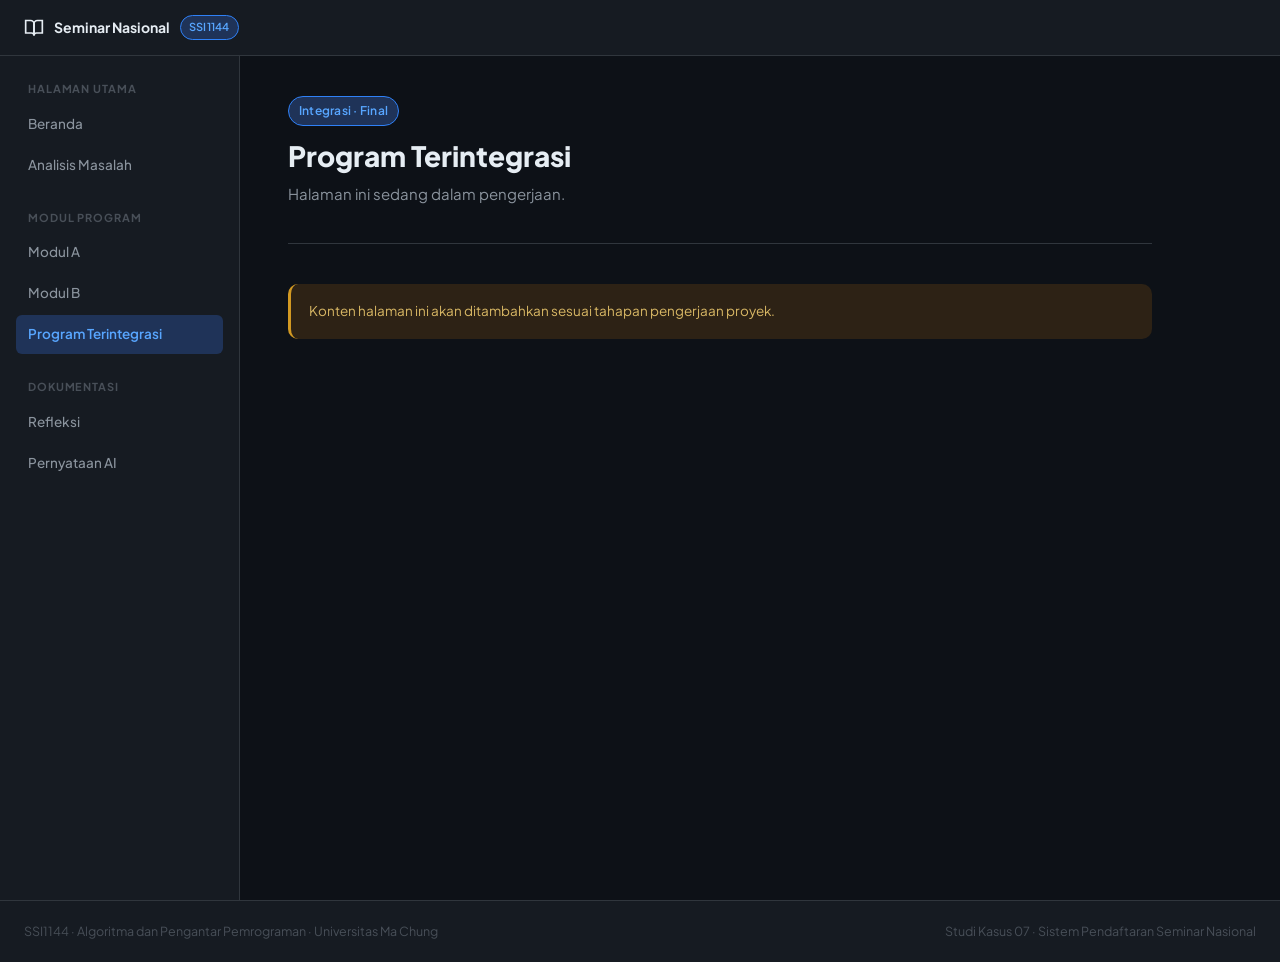
==== integrasi.html @ 54cbcabd "test(modul-a): melengkapi 10 skenario pengujian, trace table percabangan/perulangan, serta bukti scr" ====
<!DOCTYPE html>
<html lang="id">
<head>
  <meta charset="UTF-8">
  <meta name="viewport" content="width=device-width, initial-scale=1.0">
  <title>Program Terintegrasi | Seminar Nasional SSI1144</title>
  <link rel="stylesheet" href="assets/css/style.css">
</head>
<body>
<div class="shell">
  <header class="topbar">
    <a href="index.html" class="topbar-brand">
      <svg width="20" height="20" viewBox="0 0 24 24" fill="none" stroke="currentColor" stroke-width="2"><path d="M2 3h6a4 4 0 0 1 4 4v14a3 3 0 0 0-3-3H2z"/><path d="M22 3h-6a4 4 0 0 0-4 4v14a3 3 0 0 1 3-3h7z"/></svg>
      Seminar Nasional <span class="topbar-badge">SSI1144</span>
    </a>
    <button class="hamburger" id="hamburger">&#9776;</button>
  </header>
  <nav class="sidebar" id="sidebar">
    <div class="sidebar-section">
      <div class="sidebar-label">Halaman Utama</div>
      <ul class="sidebar-nav">
        <li><a href="index.html">Beranda</a></li>
        <li><a href="analisis.html">Analisis Masalah</a></li>
      </ul>
    </div>
    <div class="sidebar-section">
      <div class="sidebar-label">Modul Program</div>
      <ul class="sidebar-nav">
        <li><a href="modul-a.html">Modul A</a></li>
        <li><a href="modul-b.html">Modul B</a></li>
        <li><a href="integrasi.html" class="active">Program Terintegrasi</a></li>
      </ul>
    </div>
    <div class="sidebar-section">
      <div class="sidebar-label">Dokumentasi</div>
      <ul class="sidebar-nav">
        <li><a href="refleksi.html">Refleksi</a></li>
        <li><a href="pernyataan-ai.html">Pernyataan AI</a></li>
      </ul>
    </div>
  </nav>
  <main>
    <div class="page-header">
      <div class="page-tag">Integrasi · Final</div>
      <h1 class="page-title">Program Terintegrasi</h1>
      <p class="page-desc">Halaman ini sedang dalam pengerjaan.</p>
    </div>
    <div class="callout callout-warn">
      <span>Konten halaman ini akan ditambahkan sesuai tahapan pengerjaan proyek.</span>
    </div>
  </main>
  <footer>
    <span>SSI1144 · Algoritma dan Pengantar Pemrograman · Universitas Ma Chung</span>
    <span>Studi Kasus 07 · Sistem Pendaftaran Seminar Nasional</span>
  </footer>
</div>
<script>
  const h = document.getElementById('hamburger'), s = document.getElementById('sidebar');
  h.addEventListener('click', () => s.classList.toggle('open'));
  document.addEventListener('click', e => { if (!s.contains(e.target) && !h.contains(e.target)) s.classList.remove('open'); });
</script>
</body>
</html>
---- assets/css/style.css ----
/* ============================================================
   SISTEM PENDAFTARAN SEMINAR NASIONAL
   SSI1144 | Studi Kasus 07 | Universitas Ma Chung
   style.css — desain sistem global
   ============================================================ */

@import url('https://fonts.googleapis.com/css2?family=Plus+Jakarta+Sans:wght@400;500;600;700;800&family=JetBrains+Mono:wght@400;500&display=swap');

/* ---- Token warna ---- */
:root {
  --bg:          #0d1117;
  --bg-card:     #161b22;
  --bg-code:     #0d1117;
  --border:      #30363d;
  --border-sub:  #21262d;
  --text:        #e6edf3;
  --text-sub:    #8b949e;
  --text-muted:  #484f58;
  --accent:      #2f81f7;
  --accent-hover:#58a6ff;
  --accent-dim:  #1f3358;
  --green:       #3fb950;
  --green-dim:   #1a3228;
  --yellow:      #d29922;
  --yellow-dim:  #2d2215;
  --red:         #f85149;
  --red-dim:     #2d1215;
  --purple:      #a371f7;
  --radius-sm:   6px;
  --radius:      10px;
  --radius-lg:   16px;
}

/* ---- Reset & base ---- */
*, *::before, *::after { box-sizing: border-box; margin: 0; padding: 0; }

html { scroll-behavior: smooth; }

body {
  font-family: 'Plus Jakarta Sans', system-ui, sans-serif;
  font-size: 15px;
  line-height: 1.7;
  background: var(--bg);
  color: var(--text);
  min-height: 100vh;
}

a { color: var(--accent-hover); text-decoration: none; }
a:hover { text-decoration: underline; }

img { max-width: 100%; height: auto; display: block; border-radius: var(--radius); }

/* ---- Layout shell ---- */
.shell {
  display: grid;
  grid-template-columns: 240px 1fr;
  grid-template-rows: auto 1fr auto;
  grid-template-areas:
    "topbar topbar"
    "sidebar main"
    "footer footer";
  min-height: 100vh;
}

/* ---- Top bar ---- */
.topbar {
  grid-area: topbar;
  background: var(--bg-card);
  border-bottom: 1px solid var(--border);
  padding: 0 24px;
  height: 56px;
  display: flex;
  align-items: center;
  justify-content: space-between;
  position: sticky;
  top: 0;
  z-index: 100;
}

.topbar-brand {
  display: flex;
  align-items: center;
  gap: 10px;
  font-weight: 700;
  font-size: 14px;
  color: var(--text);
  text-decoration: none;
}

.topbar-brand:hover { text-decoration: none; }

.topbar-badge {
  background: var(--accent-dim);
  color: var(--accent-hover);
  font-size: 11px;
  font-weight: 600;
  padding: 2px 8px;
  border-radius: 20px;
  border: 1px solid var(--accent);
  letter-spacing: 0.02em;
}

.topbar-right {
  display: flex;
  align-items: center;
  gap: 12px;
}

.topbar-link {
  font-size: 13px;
  color: var(--text-sub);
  padding: 6px 12px;
  border-radius: var(--radius-sm);
  transition: background 0.15s, color 0.15s;
}

.topbar-link:hover {
  background: var(--border-sub);
  color: var(--text);
  text-decoration: none;
}

/* ---- Sidebar ---- */
.sidebar {
  grid-area: sidebar;
  background: var(--bg-card);
  border-right: 1px solid var(--border);
  padding: 24px 0;
  position: sticky;
  top: 56px;
  height: calc(100vh - 56px);
  overflow-y: auto;
}

.sidebar-section {
  padding: 0 16px;
  margin-bottom: 24px;
}

.sidebar-label {
  font-size: 11px;
  font-weight: 700;
  letter-spacing: 0.08em;
  text-transform: uppercase;
  color: var(--text-muted);
  padding: 0 12px;
  margin-bottom: 6px;
}

.sidebar-nav {
  list-style: none;
  display: flex;
  flex-direction: column;
  gap: 2px;
}

.sidebar-nav a {
  display: flex;
  align-items: center;
  gap: 8px;
  padding: 8px 12px;
  border-radius: var(--radius-sm);
  font-size: 13.5px;
  font-weight: 500;
  color: var(--text-sub);
  transition: background 0.15s, color 0.15s;
  text-decoration: none;
}

.sidebar-nav a:hover {
  background: var(--border-sub);
  color: var(--text);
}

.sidebar-nav a.active {
  background: var(--accent-dim);
  color: var(--accent-hover);
  font-weight: 600;
}

.sidebar-nav .icon {
  width: 16px;
  height: 16px;
  opacity: 0.7;
  flex-shrink: 0;
}

.sidebar-nav a.active .icon { opacity: 1; }

/* ---- Main content ---- */
main {
  grid-area: main;
  padding: 40px 48px;
  max-width: 960px;
}

/* ---- Footer ---- */
footer {
  grid-area: footer;
  background: var(--bg-card);
  border-top: 1px solid var(--border);
  padding: 20px 24px;
  font-size: 12.5px;
  color: var(--text-muted);
  display: flex;
  justify-content: space-between;
  align-items: center;
}

/* ---- Section & typography ---- */
.page-header {
  margin-bottom: 40px;
  padding-bottom: 24px;
  border-bottom: 1px solid var(--border);
}

.page-tag {
  display: inline-flex;
  align-items: center;
  gap: 6px;
  font-size: 12px;
  font-weight: 600;
  color: var(--accent-hover);
  background: var(--accent-dim);
  padding: 4px 10px;
  border-radius: 20px;
  border: 1px solid var(--accent);
  margin-bottom: 12px;
  letter-spacing: 0.02em;
}

.page-title {
  font-size: 28px;
  font-weight: 800;
  line-height: 1.25;
  color: var(--text);
  margin-bottom: 8px;
}

.page-desc {
  font-size: 15px;
  color: var(--text-sub);
  max-width: 640px;
}

h2 {
  font-size: 20px;
  font-weight: 700;
  color: var(--text);
  margin: 40px 0 16px;
  display: flex;
  align-items: center;
  gap: 10px;
}

h2::before {
  content: '';
  display: inline-block;
  width: 3px;
  height: 20px;
  background: var(--accent);
  border-radius: 2px;
  flex-shrink: 0;
}

h3 {
  font-size: 15px;
  font-weight: 700;
  color: var(--text);
  margin: 24px 0 10px;
}

p { margin-bottom: 12px; color: var(--text-sub); }

/* ---- Cards ---- */
.card {
  background: var(--bg-card);
  border: 1px solid var(--border);
  border-radius: var(--radius);
  padding: 24px;
  margin-bottom: 20px;
}

.card-grid {
  display: grid;
  grid-template-columns: repeat(auto-fill, minmax(200px, 1fr));
  gap: 16px;
  margin-bottom: 24px;
}

.stat-card {
  background: var(--bg-card);
  border: 1px solid var(--border);
  border-radius: var(--radius);
  padding: 20px;
  display: flex;
  flex-direction: column;
  gap: 6px;
}

.stat-label {
  font-size: 12px;
  font-weight: 600;
  color: var(--text-muted);
  letter-spacing: 0.05em;
  text-transform: uppercase;
}

.stat-value {
  font-size: 22px;
  font-weight: 800;
  color: var(--text);
}

.stat-desc {
  font-size: 12px;
  color: var(--text-sub);
}

/* ---- Badges / Tags ---- */
.badge {
  display: inline-flex;
  align-items: center;
  gap: 4px;
  font-size: 11.5px;
  font-weight: 600;
  padding: 3px 9px;
  border-radius: 20px;
}

.badge-green  { background: var(--green-dim);  color: var(--green);  border: 1px solid var(--green); }
.badge-blue   { background: var(--accent-dim);  color: var(--accent-hover); border: 1px solid var(--accent); }
.badge-yellow { background: var(--yellow-dim); color: var(--yellow); border: 1px solid var(--yellow); }
.badge-red    { background: var(--red-dim);    color: var(--red);    border: 1px solid var(--red); }
.badge-purple { background: #1f1635;           color: var(--purple); border: 1px solid var(--purple); }

/* ---- Tables ---- */
.table-wrap { overflow-x: auto; margin-bottom: 24px; border-radius: var(--radius); border: 1px solid var(--border); }

table { width: 100%; border-collapse: collapse; font-size: 13.5px; }

thead tr { background: var(--border-sub); }

th {
  padding: 11px 16px;
  text-align: left;
  font-size: 12px;
  font-weight: 700;
  color: var(--text-sub);
  letter-spacing: 0.04em;
  text-transform: uppercase;
  white-space: nowrap;
}

td {
  padding: 12px 16px;
  color: var(--text-sub);
  border-top: 1px solid var(--border-sub);
  vertical-align: top;
}

td:first-child { color: var(--text); font-weight: 500; }

tr:hover td { background: var(--border-sub); }

/* ---- Code blocks ---- */
.code-block {
  background: var(--bg-code);
  border: 1px solid var(--border);
  border-radius: var(--radius);
  overflow: hidden;
  margin-bottom: 24px;
}

.code-header {
  display: flex;
  align-items: center;
  justify-content: space-between;
  padding: 10px 16px;
  background: var(--border-sub);
  border-bottom: 1px solid var(--border);
}

.code-lang {
  font-size: 12px;
  font-weight: 600;
  color: var(--text-sub);
  font-family: 'JetBrains Mono', monospace;
}

.code-filename {
  font-size: 12px;
  color: var(--text-muted);
  font-family: 'JetBrains Mono', monospace;
}

.code-copy-btn {
  background: transparent;
  border: 1px solid var(--border);
  color: var(--text-sub);
  font-size: 11.5px;
  padding: 3px 10px;
  border-radius: var(--radius-sm);
  cursor: pointer;
  transition: background 0.15s, color 0.15s;
  font-family: 'Plus Jakarta Sans', sans-serif;
}

.code-copy-btn:hover { background: var(--border); color: var(--text); }

pre {
  padding: 20px;
  overflow-x: auto;
  font-family: 'JetBrains Mono', monospace;
  font-size: 13px;
  line-height: 1.65;
  color: var(--text);
}

code {
  font-family: 'JetBrains Mono', monospace;
  font-size: 13px;
  background: var(--border-sub);
  padding: 2px 6px;
  border-radius: 4px;
  color: var(--accent-hover);
}

pre code {
  background: none;
  padding: 0;
  color: inherit;
  font-size: inherit;
}

/* Syntax highlight sederhana */
.kw  { color: #ff7b72; }   /* keyword */
.ty  { color: #ffa657; }   /* type */
.cm  { color: #8b949e; font-style: italic; } /* comment */
.st  { color: #a5d6ff; }   /* string */
.nu  { color: #79c0ff; }   /* number */
.fn  { color: #d2a8ff; }   /* function */
.op  { color: #ff7b72; }   /* operator */
.pp  { color: #ffa657; }   /* preprocessor */
.nc  { color: #3fb950; }   /* namespace/const */

/* ---- Callout boxes ---- */
.callout {
  display: flex;
  gap: 12px;
  padding: 16px 18px;
  border-radius: var(--radius);
  border-left: 3px solid;
  margin-bottom: 20px;
  font-size: 13.5px;
}

.callout-info  { background: var(--accent-dim);  border-color: var(--accent);  color: #a5c8f0; }
.callout-warn  { background: var(--yellow-dim);  border-color: var(--yellow);  color: #d9b865; }
.callout-ok    { background: var(--green-dim);   border-color: var(--green);   color: #7dd8a5; }
.callout-icon  { font-size: 16px; flex-shrink: 0; line-height: 1.6; }

/* ---- Steps (algoritma deskriptif) ---- */
.steps { list-style: none; counter-reset: step; margin-bottom: 24px; }

.steps li {
  counter-increment: step;
  padding: 14px 16px 14px 56px;
  position: relative;
  border-left: 1px solid var(--border-sub);
  margin-left: 20px;
  margin-bottom: 4px;
  font-size: 14px;
  color: var(--text-sub);
}

.steps li::before {
  content: counter(step);
  position: absolute;
  left: -20px;
  top: 12px;
  width: 34px;
  height: 34px;
  background: var(--accent-dim);
  border: 1px solid var(--accent);
  border-radius: 50%;
  display: flex;
  align-items: center;
  justify-content: center;
  font-size: 12px;
  font-weight: 700;
  color: var(--accent-hover);
}

.steps li:last-child { border-color: transparent; }

/* ---- Flowchart placeholder ---- */
.flowchart-wrap {
  border: 2px dashed var(--border);
  border-radius: var(--radius-lg);
  padding: 40px 24px;
  text-align: center;
  background: var(--bg-code);
  color: var(--text-muted);
  font-size: 13px;
  margin-bottom: 24px;
}

.flowchart-wrap img {
  margin: 0 auto;
  border-radius: var(--radius);
  border: 1px solid var(--border);
}

/* ---- Screenshot wrap ---- */
.screenshot-wrap {
  border: 1px solid var(--border);
  border-radius: var(--radius-lg);
  overflow: hidden;
  margin-bottom: 24px;
}

.screenshot-bar {
  background: var(--border-sub);
  padding: 8px 16px;
  font-size: 12px;
  color: var(--text-muted);
  font-family: 'JetBrains Mono', monospace;
  display: flex;
  align-items: center;
  gap: 8px;
  border-bottom: 1px solid var(--border);
}

.screenshot-dots { display: flex; gap: 6px; }
.dot { width: 10px; height: 10px; border-radius: 50%; }
.dot-r { background: #f85149; }
.dot-y { background: #d29922; }
.dot-g { background: #3fb950; }

.screenshot-body {
  background: #0d1117;
  padding: 20px;
  font-family: 'JetBrains Mono', monospace;
  font-size: 12.5px;
  line-height: 1.7;
  color: #c9d1d9;
  white-space: pre;
  overflow-x: auto;
}

/* ---- Screenshot Gallery & Cards ---- */
.screenshot-grid {
  display: grid;
  grid-template-columns: repeat(auto-fill, minmax(280px, 1fr));
  gap: 18px;
  margin-bottom: 28px;
}

.screenshot-card {
  background: var(--bg-card);
  border: 1px solid var(--border);
  border-radius: var(--radius);
  overflow: hidden;
  display: flex;
  flex-direction: column;
  transition: transform 0.2s ease, border-color 0.2s ease, box-shadow 0.2s ease;
  cursor: pointer;
}

.screenshot-card:hover {
  transform: translateY(-3px);
  border-color: var(--accent);
  box-shadow: 0 8px 24px rgba(0,0,0,0.35);
}

.screenshot-card-img-wrap {
  background: #000;
  display: flex;
  align-items: center;
  justify-content: center;
  padding: 10px;
  border-bottom: 1px solid var(--border-sub);
  min-height: 180px;
}

.screenshot-card-img-wrap img {
  max-height: 220px;
  width: auto;
  object-fit: contain;
  border-radius: 4px;
}

.screenshot-card-info {
  padding: 12px 14px;
  display: flex;
  flex-direction: column;
  gap: 4px;
}

.screenshot-card-title {
  font-size: 13.5px;
  font-weight: 700;
  color: var(--text);
}

.screenshot-card-desc {
  font-size: 12px;
  color: var(--text-sub);
  line-height: 1.5;
}

/* Lightbox Modal */
.lightbox-modal {
  display: none;
  position: fixed;
  z-index: 999;
  left: 0;
  top: 0;
  width: 100%;
  height: 100%;
  background-color: rgba(5, 8, 15, 0.88);
  backdrop-filter: blur(5px);
  align-items: center;
  justify-content: center;
  padding: 24px;
}

.lightbox-modal.active {
  display: flex;
}

.lightbox-content {
  max-width: 90vw;
  max-height: 90vh;
  border-radius: 8px;
  box-shadow: 0 10px 40px rgba(0,0,0,0.7);
  border: 1px solid var(--border);
  background: #000;
}

.lightbox-close {
  position: absolute;
  top: 20px;
  right: 28px;
  color: #fff;
  font-size: 32px;
  font-weight: bold;
  cursor: pointer;
  transition: color 0.15s;
}

.lightbox-close:hover {
  color: var(--accent-hover);
}

/* ---- Test table result badges ---- */
td .badge { margin: 0; }

/* ---- Hamburger (mobile) ---- */
.hamburger {
  display: none;
  background: none;
  border: 1px solid var(--border);
  border-radius: var(--radius-sm);
  padding: 6px 10px;
  color: var(--text-sub);
  cursor: pointer;
  font-size: 16px;
  line-height: 1;
}

/* ---- Responsive ---- */
@media (max-width: 900px) {
  .shell {
    grid-template-columns: 1fr;
    grid-template-areas:
      "topbar"
      "main"
      "footer";
  }

  .sidebar {
    display: none;
    position: fixed;
    top: 56px;
    left: 0;
    width: 260px;
    height: calc(100vh - 56px);
    z-index: 200;
    box-shadow: 4px 0 24px rgba(0,0,0,0.5);
  }

  .sidebar.open { display: block; }

  .hamburger { display: block; }

  main { padding: 28px 20px; max-width: 100%; }

  .card-grid { grid-template-columns: 1fr 1fr; }

  footer { flex-direction: column; gap: 8px; text-align: center; }
}

@media (max-width: 480px) {
  .card-grid { grid-template-columns: 1fr; }
  .page-title { font-size: 22px; }
  h2 { font-size: 17px; }
  .topbar-right { display: none; }
}
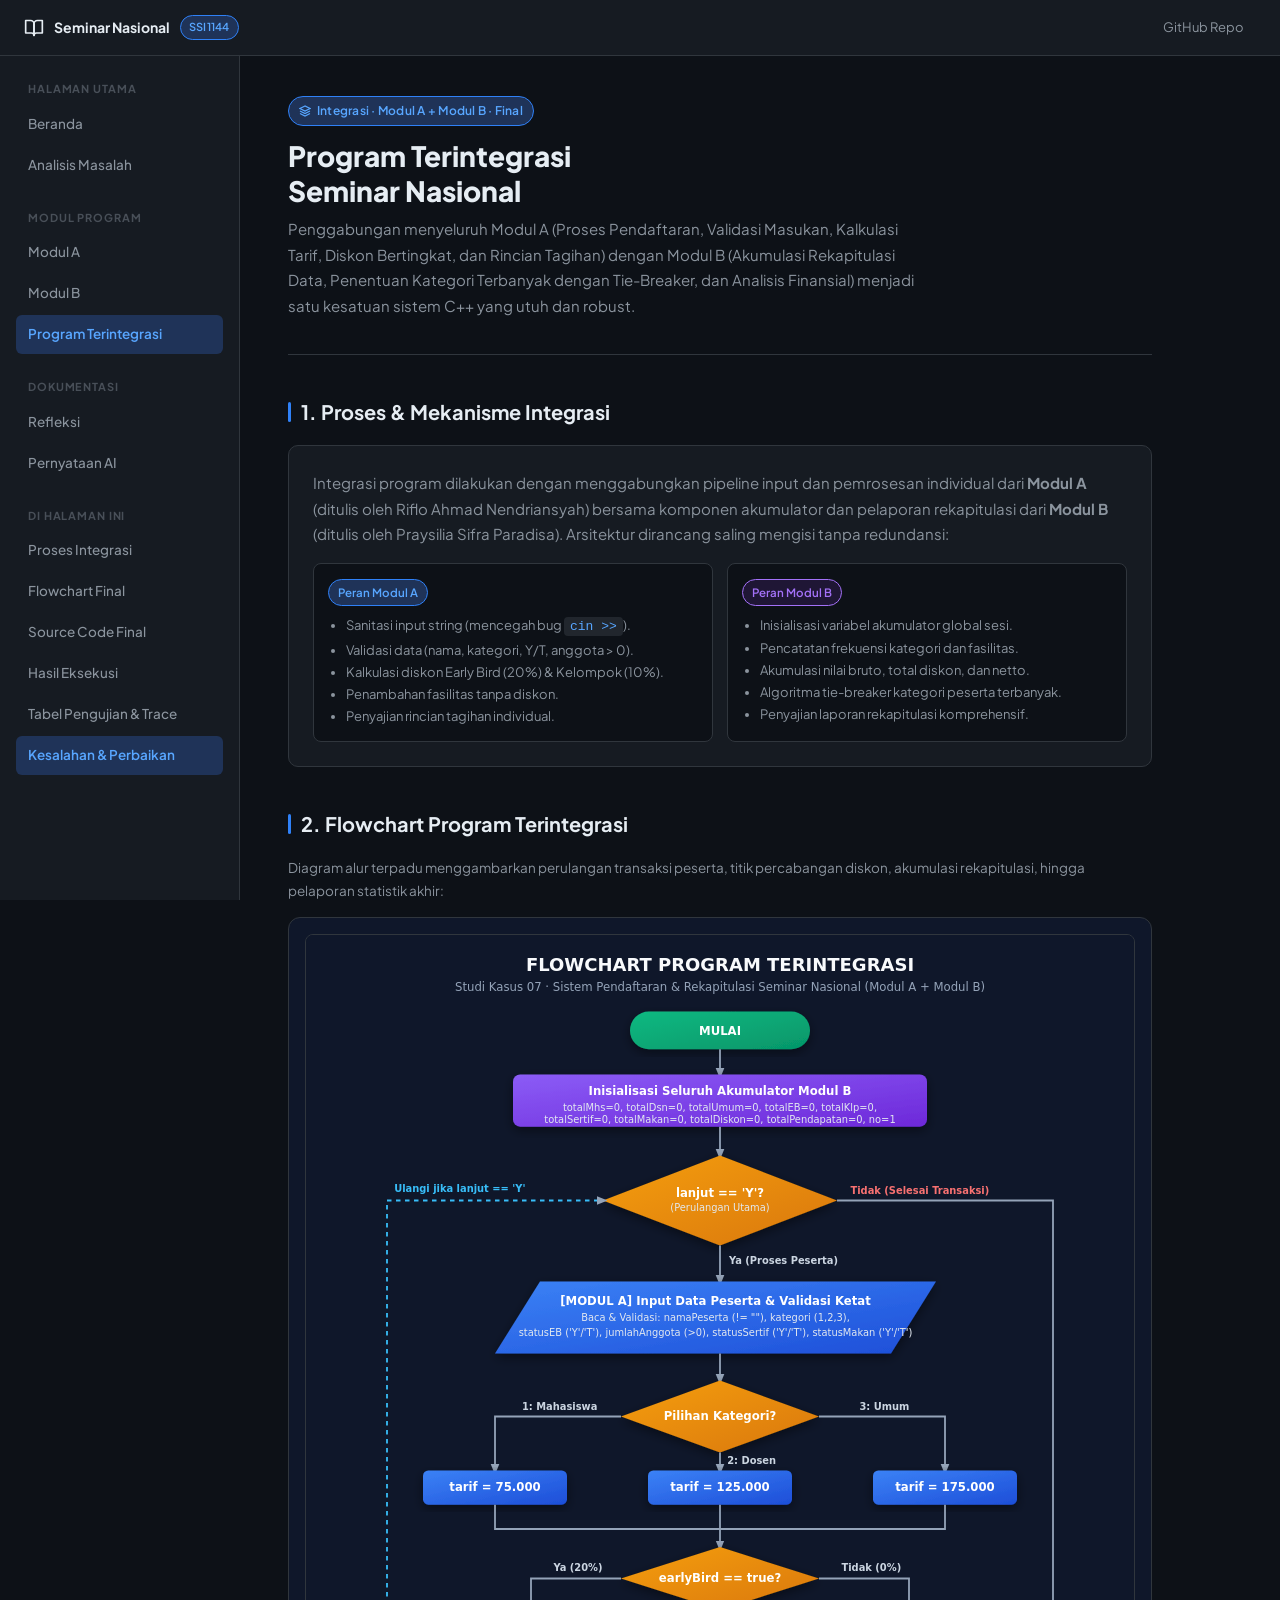
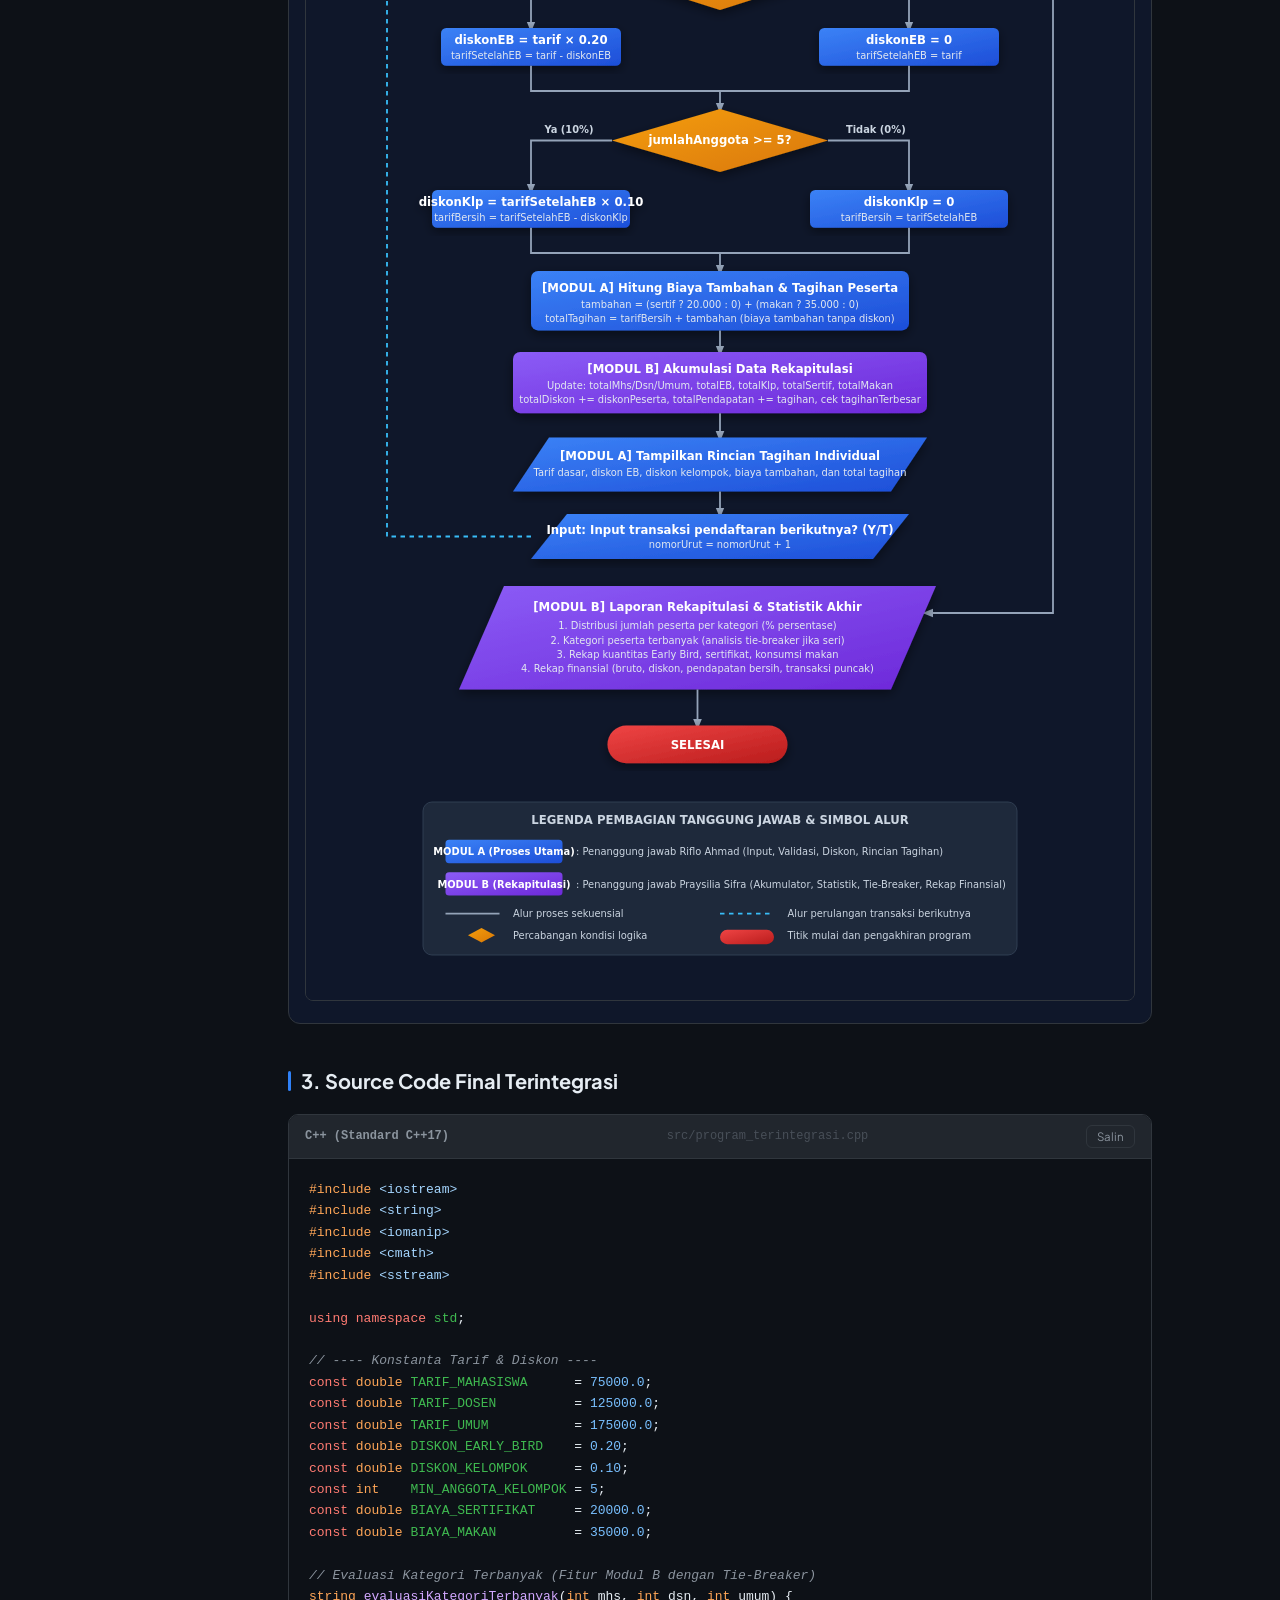
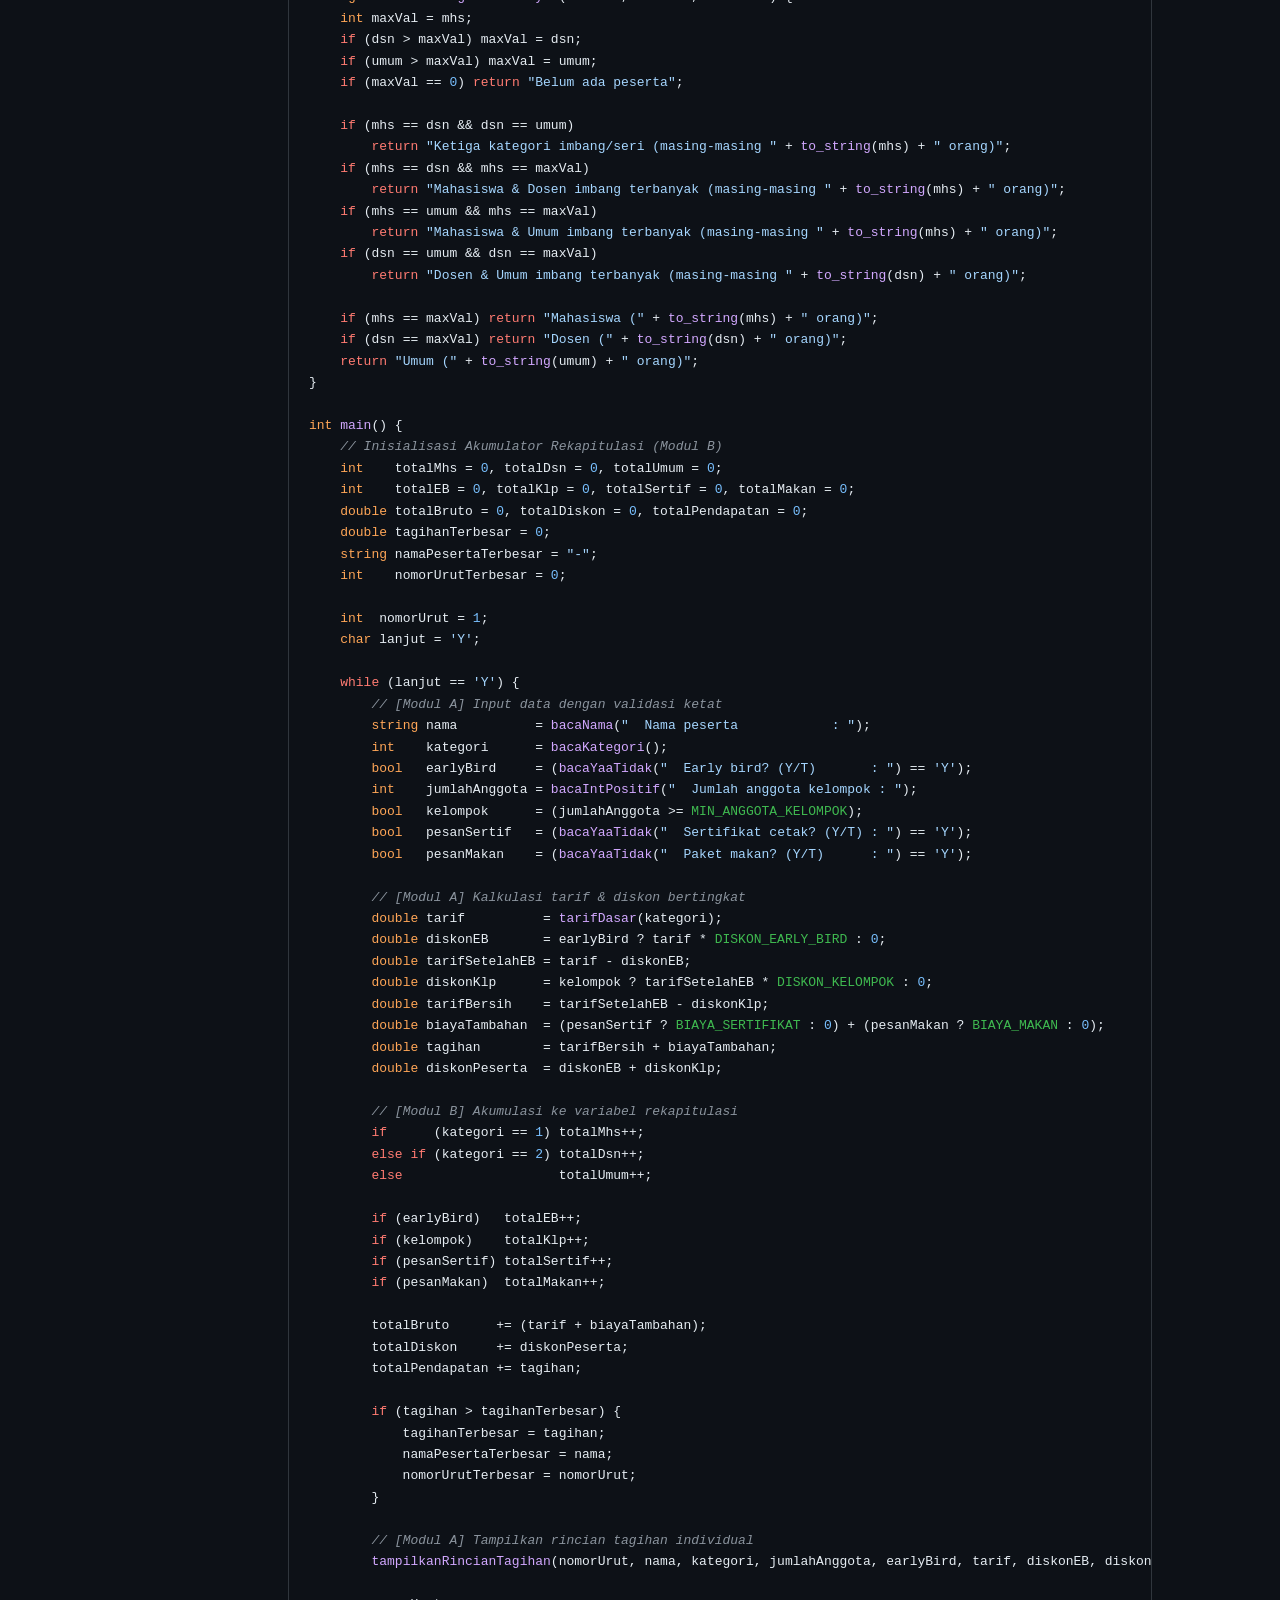
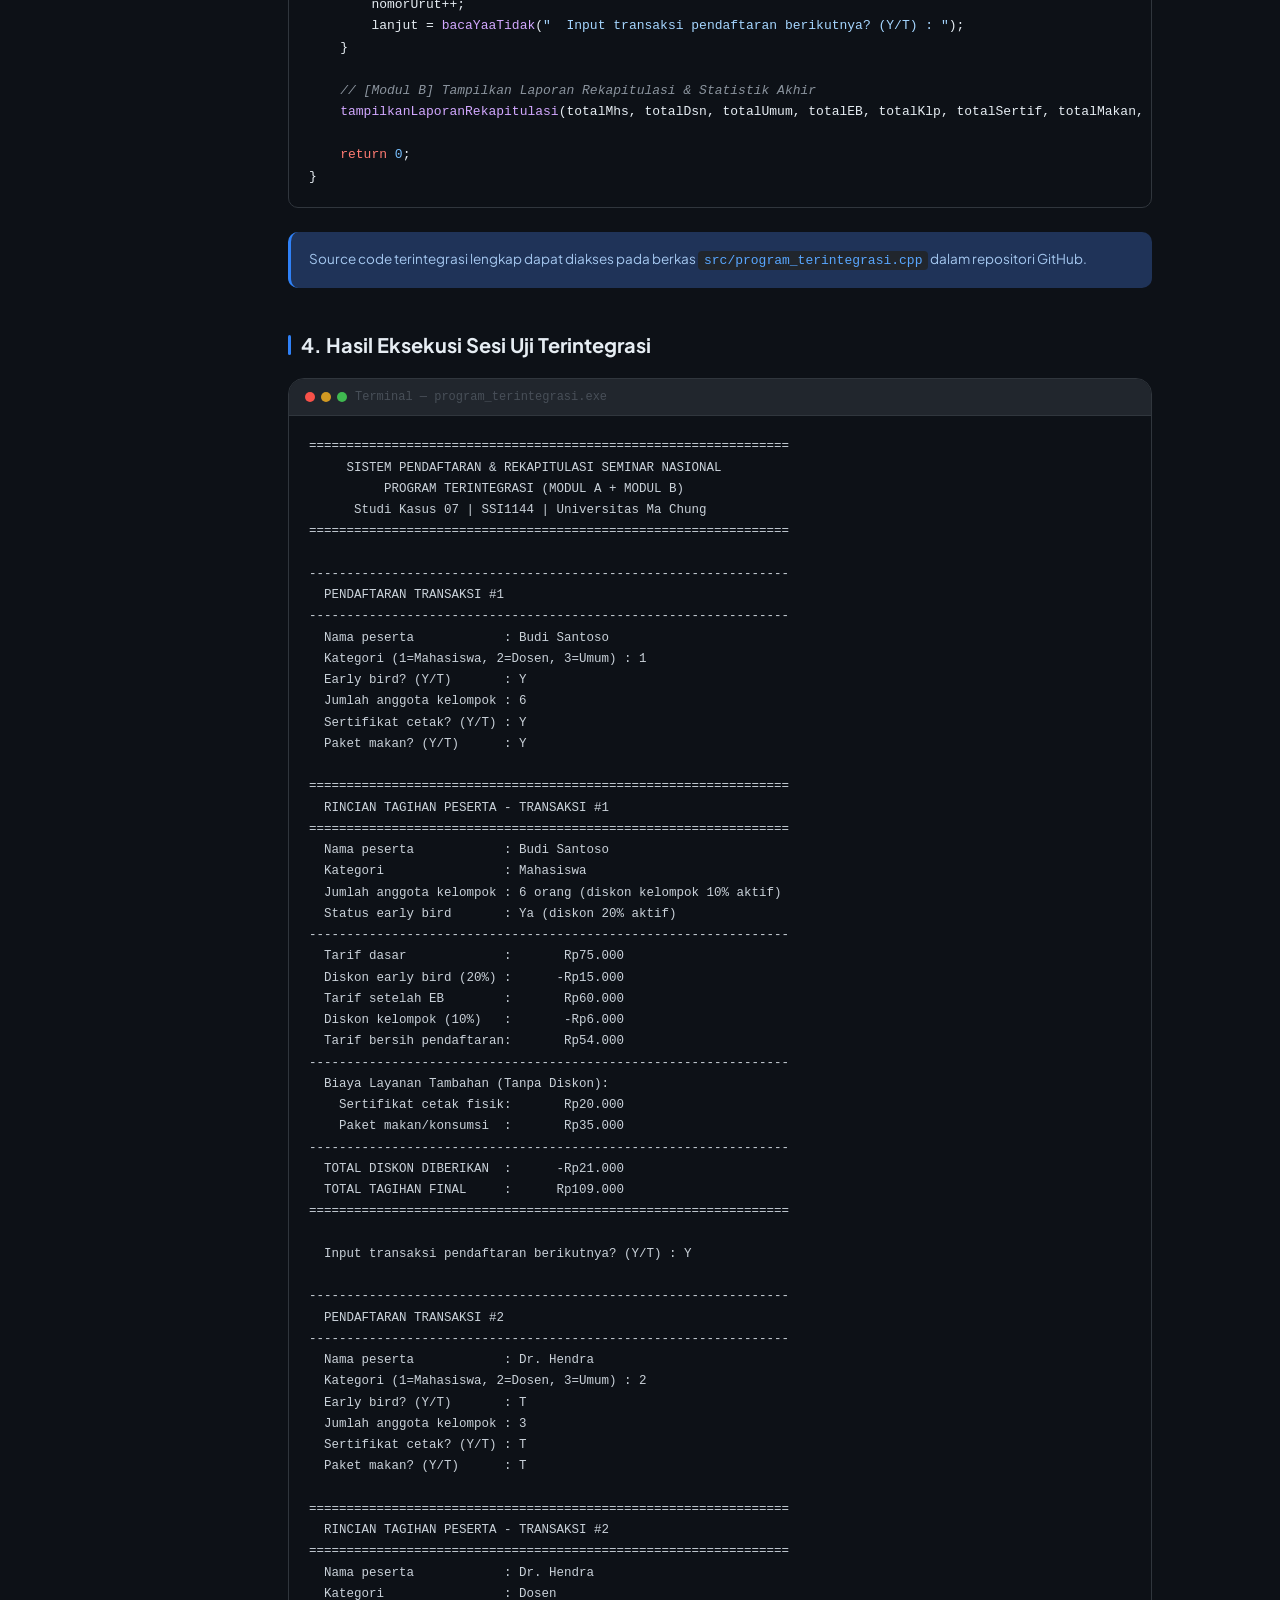
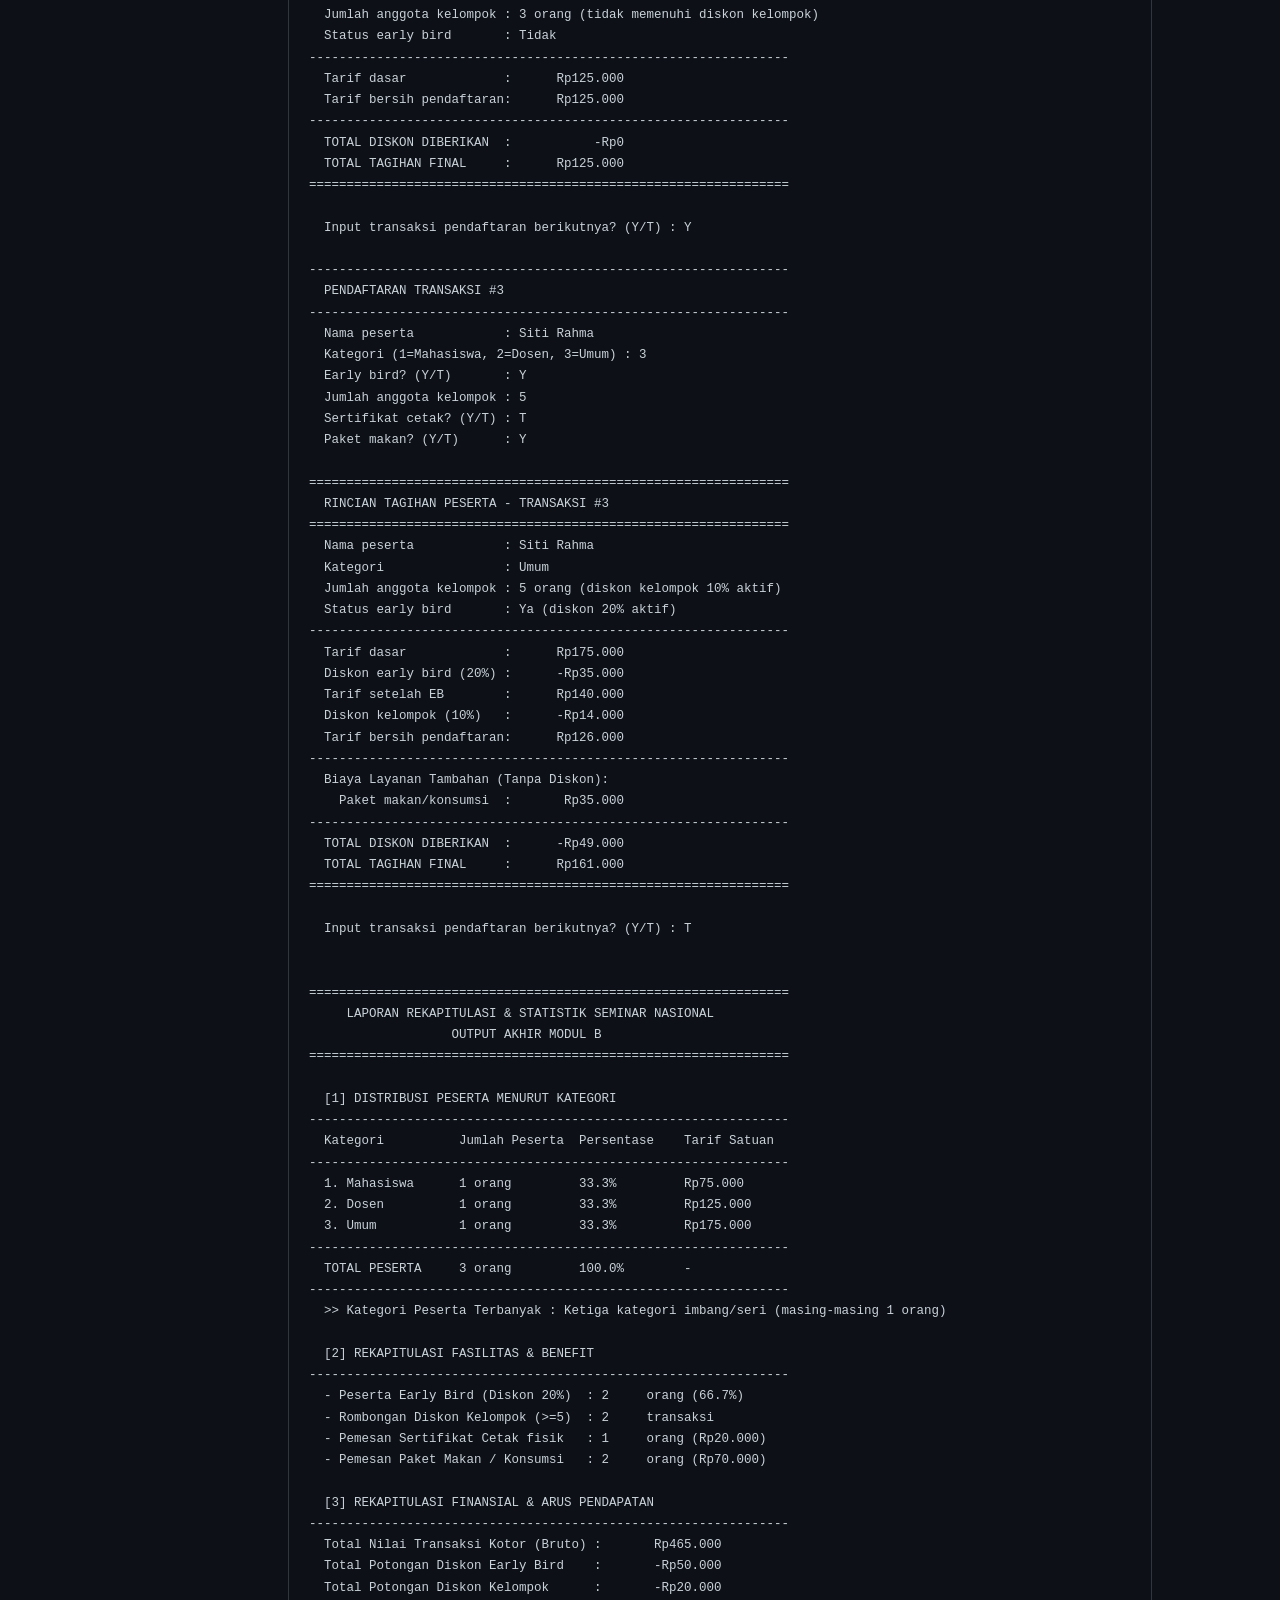
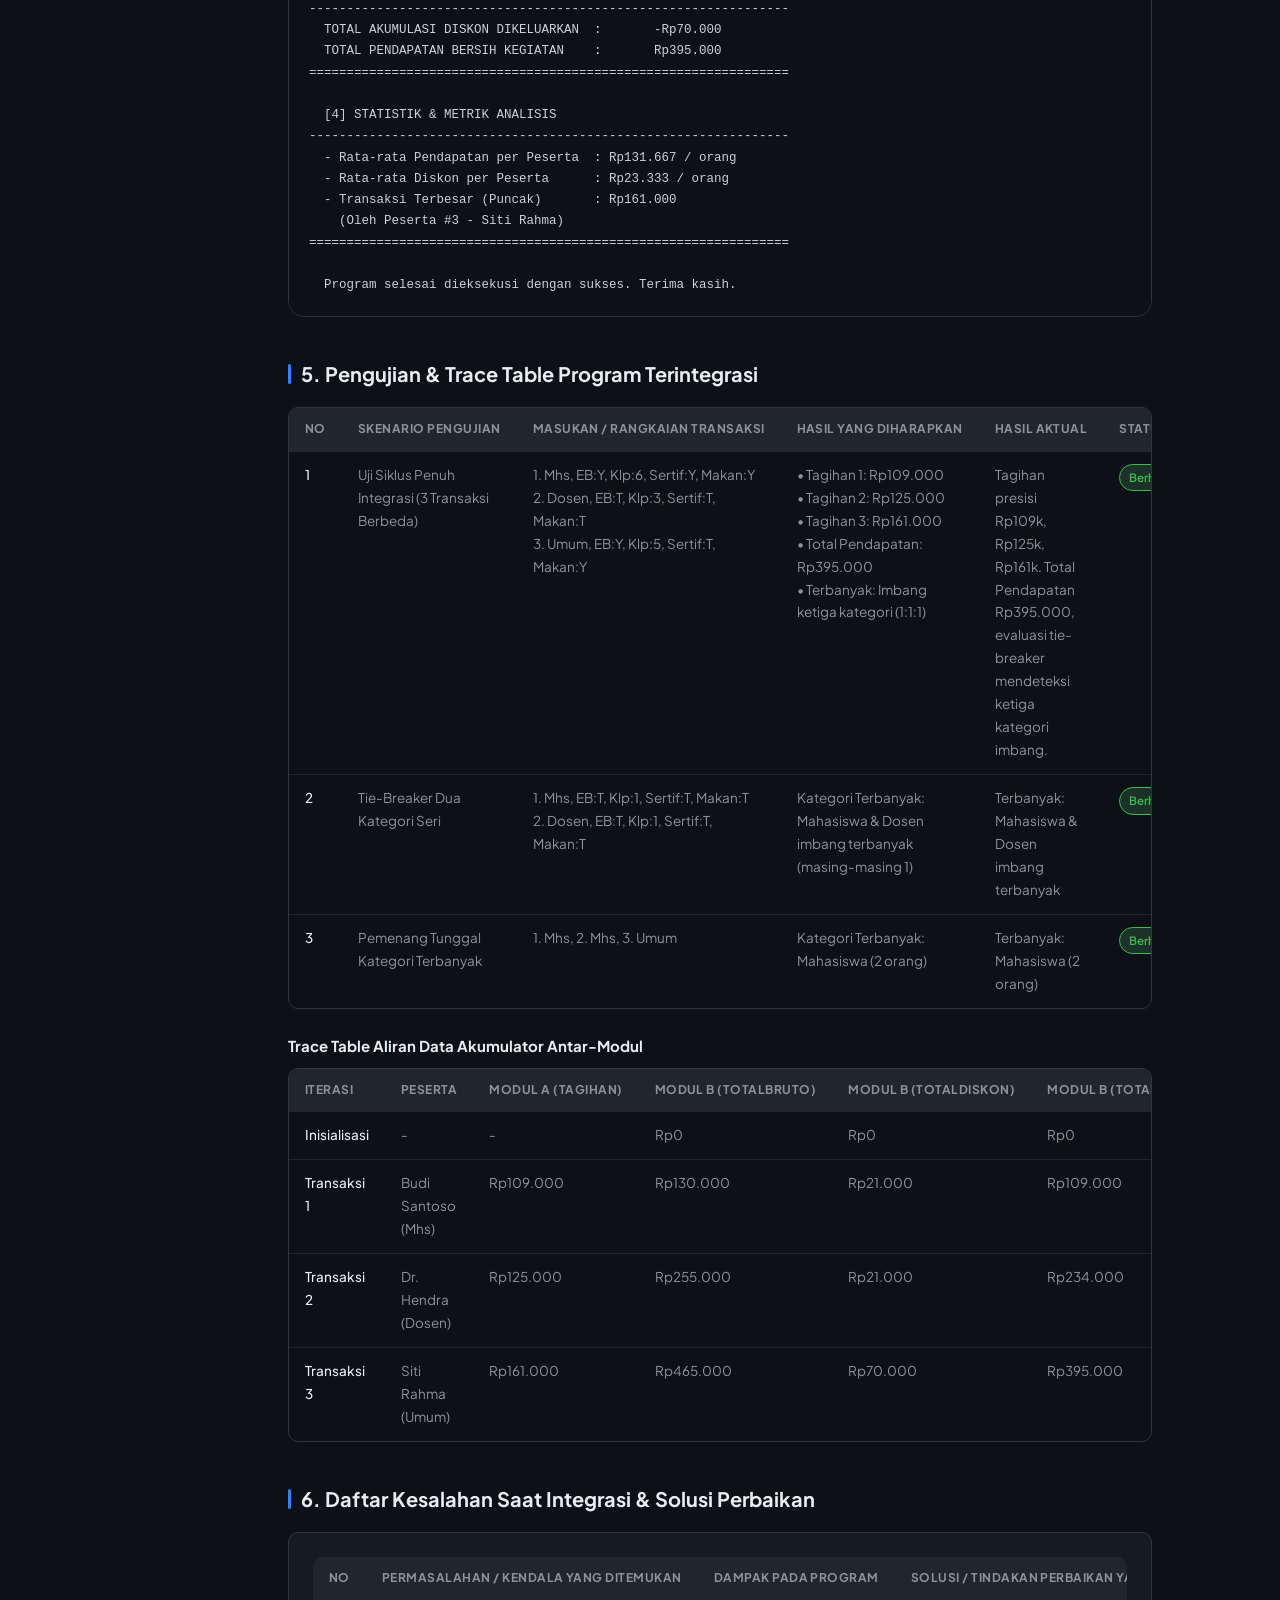
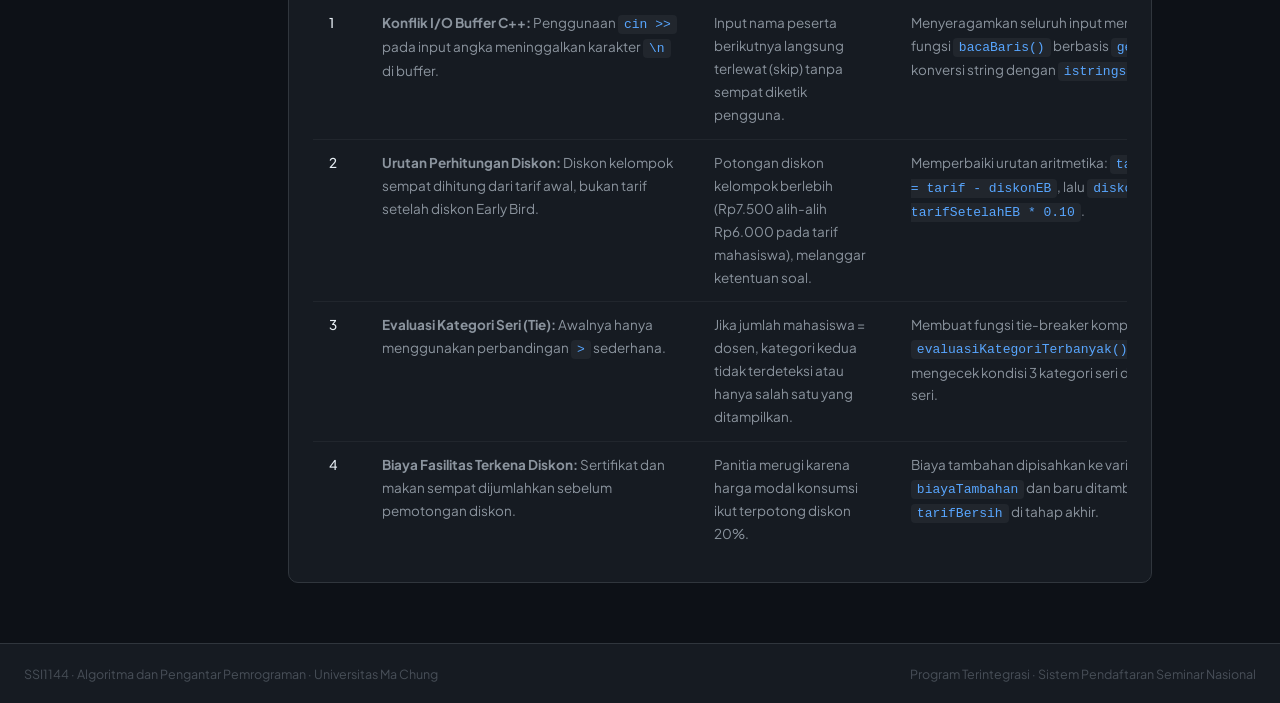
==== commit c86c3f94: "docs(pages): integrasi halaman web dokumentasi program terintegrasi, refleksi, dan pernyataan AI" ====
--- a/integrasi.html
+++ b/integrasi.html
@@ -1,63 +1,607 @@
 <!DOCTYPE html>
 <html lang="id">
+
 <head>
   <meta charset="UTF-8">
   <meta name="viewport" content="width=device-width, initial-scale=1.0">
   <title>Program Terintegrasi | Seminar Nasional SSI1144</title>
+  <meta name="description"
+    content="Program Terintegrasi: Penggabungan Modul A (Proses Utama Pendaftaran) dan Modul B (Rekapitulasi & Statistik) Sistem Pendaftaran Seminar Nasional C++.">
   <link rel="stylesheet" href="assets/css/style.css">
 </head>
+
 <body>
-<div class="shell">
-  <header class="topbar">
-    <a href="index.html" class="topbar-brand">
-      <svg width="20" height="20" viewBox="0 0 24 24" fill="none" stroke="currentColor" stroke-width="2"><path d="M2 3h6a4 4 0 0 1 4 4v14a3 3 0 0 0-3-3H2z"/><path d="M22 3h-6a4 4 0 0 0-4 4v14a3 3 0 0 1 3-3h7z"/></svg>
-      Seminar Nasional <span class="topbar-badge">SSI1144</span>
-    </a>
-    <button class="hamburger" id="hamburger">&#9776;</button>
-  </header>
-  <nav class="sidebar" id="sidebar">
-    <div class="sidebar-section">
-      <div class="sidebar-label">Halaman Utama</div>
-      <ul class="sidebar-nav">
-        <li><a href="index.html">Beranda</a></li>
-        <li><a href="analisis.html">Analisis Masalah</a></li>
-      </ul>
-    </div>
-    <div class="sidebar-section">
-      <div class="sidebar-label">Modul Program</div>
-      <ul class="sidebar-nav">
-        <li><a href="modul-a.html">Modul A</a></li>
-        <li><a href="modul-b.html">Modul B</a></li>
-        <li><a href="integrasi.html" class="active">Program Terintegrasi</a></li>
-      </ul>
-    </div>
-    <div class="sidebar-section">
-      <div class="sidebar-label">Dokumentasi</div>
-      <ul class="sidebar-nav">
-        <li><a href="refleksi.html">Refleksi</a></li>
-        <li><a href="pernyataan-ai.html">Pernyataan AI</a></li>
-      </ul>
-    </div>
-  </nav>
-  <main>
-    <div class="page-header">
-      <div class="page-tag">Integrasi · Final</div>
-      <h1 class="page-title">Program Terintegrasi</h1>
-      <p class="page-desc">Halaman ini sedang dalam pengerjaan.</p>
-    </div>
-    <div class="callout callout-warn">
-      <span>Konten halaman ini akan ditambahkan sesuai tahapan pengerjaan proyek.</span>
-    </div>
-  </main>
-  <footer>
-    <span>SSI1144 · Algoritma dan Pengantar Pemrograman · Universitas Ma Chung</span>
-    <span>Studi Kasus 07 · Sistem Pendaftaran Seminar Nasional</span>
-  </footer>
-</div>
-<script>
-  const h = document.getElementById('hamburger'), s = document.getElementById('sidebar');
-  h.addEventListener('click', () => s.classList.toggle('open'));
-  document.addEventListener('click', e => { if (!s.contains(e.target) && !h.contains(e.target)) s.classList.remove('open'); });
-</script>
+  <div class="shell">
+
+    <!-- TOP BAR -->
+    <header class="topbar">
+      <a href="index.html" class="topbar-brand">
+        <svg width="20" height="20" viewBox="0 0 24 24" fill="none" stroke="currentColor" stroke-width="2"
+          stroke-linecap="round" stroke-linejoin="round">
+          <path d="M2 3h6a4 4 0 0 1 4 4v14a3 3 0 0 0-3-3H2z" />
+          <path d="M22 3h-6a4 4 0 0 0-4 4v14a3 3 0 0 1 3-3h7z" />
+        </svg>
+        Seminar Nasional
+        <span class="topbar-badge">SSI1144</span>
+      </a>
+      <div class="topbar-right">
+        <a href="https://github.com/Rifuroo/UTS_alpro" class="topbar-link" target="_blank" rel="noopener">GitHub Repo</a>
+      </div>
+      <button class="hamburger" id="hamburger" aria-label="Buka menu">&#9776;</button>
+    </header>
+
+    <!-- SIDEBAR -->
+    <nav class="sidebar" id="sidebar">
+      <div class="sidebar-section">
+        <div class="sidebar-label">Halaman Utama</div>
+        <ul class="sidebar-nav">
+          <li><a href="index.html">Beranda</a></li>
+          <li><a href="analisis.html">Analisis Masalah</a></li>
+        </ul>
+      </div>
+      <div class="sidebar-section">
+        <div class="sidebar-label">Modul Program</div>
+        <ul class="sidebar-nav">
+          <li><a href="modul-a.html">Modul A</a></li>
+          <li><a href="modul-b.html">Modul B</a></li>
+          <li><a href="integrasi.html" class="active">Program Terintegrasi</a></li>
+        </ul>
+      </div>
+      <div class="sidebar-section">
+        <div class="sidebar-label">Dokumentasi</div>
+        <ul class="sidebar-nav">
+          <li><a href="refleksi.html">Refleksi</a></li>
+          <li><a href="pernyataan-ai.html">Pernyataan AI</a></li>
+        </ul>
+      </div>
+
+      <!-- On-page anchor nav -->
+      <div class="sidebar-section">
+        <div class="sidebar-label">Di Halaman Ini</div>
+        <ul class="sidebar-nav">
+          <li><a href="#arsitektur">Proses Integrasi</a></li>
+          <li><a href="#flowchart">Flowchart Final</a></li>
+          <li><a href="#source-code">Source Code Final</a></li>
+          <li><a href="#hasil-eksekusi">Hasil Eksekusi</a></li>
+          <li><a href="#pengujian">Tabel Pengujian &amp; Trace</a></li>
+          <li><a href="#evaluasi-kesalahan">Kesalahan &amp; Perbaikan</a></li>
+        </ul>
+      </div>
+    </nav>
+
+    <!-- MAIN CONTENT -->
+    <main>
+      <div class="page-header">
+        <div class="page-tag">
+          <svg width="12" height="12" viewBox="0 0 24 24" fill="none" stroke="currentColor" stroke-width="2.5">
+            <path d="M12 2L2 7l10 5 10-5-10-5z" />
+            <path d="M2 17l10 5 10-5M2 12l10 5 10-5" />
+          </svg>
+          Integrasi · Modul A + Modul B · Final
+        </div>
+        <h1 class="page-title">Program Terintegrasi<br>Seminar Nasional</h1>
+        <p class="page-desc">Penggabungan menyeluruh Modul A (Proses Pendaftaran, Validasi Masukan, Kalkulasi Tarif, Diskon Bertingkat, dan Rincian Tagihan) dengan Modul B (Akumulasi Rekapitulasi Data, Penentuan Kategori Terbanyak dengan Tie-Breaker, dan Analisis Finansial) menjadi satu kesatuan sistem C++ yang utuh dan robust.</p>
+      </div>
+
+      <!-- ===== PROSES INTEGRASI ===== -->
+      <section id="arsitektur">
+        <h2>1. Proses &amp; Mekanisme Integrasi</h2>
+        <div class="card">
+          <p>Integrasi program dilakukan dengan menggabungkan pipeline input dan pemrosesan individual dari <strong>Modul A</strong> (ditulis oleh Riflo Ahmad Nendriansyah) bersama komponen akumulator dan pelaporan rekapitulasi dari <strong>Modul B</strong> (ditulis oleh Praysilia Sifra Paradisa). Arsitektur dirancang saling mengisi tanpa redundansi:</p>
+          <div style="display:grid; grid-template-columns: repeat(auto-fit, minmax(260px, 1fr)); gap:14px; margin-top:16px;">
+            <div style="background:var(--bg); border:1px solid var(--border); border-radius:8px; padding:14px;">
+              <span class="badge badge-blue" style="margin-bottom:8px;">Peran Modul A</span>
+              <ul style="padding-left:18px; font-size:13px; color:var(--text-sub); line-height:1.7;">
+                <li>Sanitasi input string (mencegah bug <code>cin &gt;&gt;</code>).</li>
+                <li>Validasi data (nama, kategori, Y/T, anggota &gt; 0).</li>
+                <li>Kalkulasi diskon Early Bird (20%) &amp; Kelompok (10%).</li>
+                <li>Penambahan fasilitas tanpa diskon.</li>
+                <li>Penyajian rincian tagihan individual.</li>
+              </ul>
+            </div>
+            <div style="background:var(--bg); border:1px solid var(--border); border-radius:8px; padding:14px;">
+              <span class="badge badge-purple" style="margin-bottom:8px;">Peran Modul B</span>
+              <ul style="padding-left:18px; font-size:13px; color:var(--text-sub); line-height:1.7;">
+                <li>Inisialisasi variabel akumulator global sesi.</li>
+                <li>Pencatatan frekuensi kategori dan fasilitas.</li>
+                <li>Akumulasi nilai bruto, total diskon, dan netto.</li>
+                <li>Algoritma tie-breaker kategori peserta terbanyak.</li>
+                <li>Penyajian laporan rekapitulasi komprehensif.</li>
+              </ul>
+            </div>
+          </div>
+        </div>
+      </section>
+
+      <!-- ===== FLOWCHART FINAL ===== -->
+      <section id="flowchart">
+        <h2>2. Flowchart Program Terintegrasi</h2>
+        <p style="color:var(--text-sub); font-size:13.5px; margin-bottom:14px;">Diagram alur terpadu menggambarkan perulangan transaksi peserta, titik percabangan diskon, akumulasi rekapitulasi, hingga pelaporan statistik akhir:</p>
+        <div class="flowchart-wrap" style="background:#0f172a; border-radius:12px; padding:16px; border:1px solid var(--border); text-align:center;">
+          <img src="assets/flowchart/flowchart-integrasi.svg" alt="Diagram Flowchart Program Terintegrasi" style="max-width:100%; height:auto; display:inline-block; border-radius:8px;">
+        </div>
+      </section>
+
+      <!-- ===== SOURCE CODE FINAL ===== -->
+      <section id="source-code">
+        <h2>3. Source Code Final Terintegrasi</h2>
+        <div class="code-block">
+          <div class="code-header">
+            <span class="code-lang">C++ (Standard C++17)</span>
+            <span class="code-filename">src/program_terintegrasi.cpp</span>
+            <button class="code-copy-btn" onclick="copyCode(this)">Salin</button>
+          </div>
+          <pre><code><span class="pp">#include</span> <span class="st">&lt;iostream&gt;</span>
+<span class="pp">#include</span> <span class="st">&lt;string&gt;</span>
+<span class="pp">#include</span> <span class="st">&lt;iomanip&gt;</span>
+<span class="pp">#include</span> <span class="st">&lt;cmath&gt;</span>
+<span class="pp">#include</span> <span class="st">&lt;sstream&gt;</span>
+
+<span class="kw">using namespace</span> <span class="nc">std</span>;
+
+<span class="cm">// ---- Konstanta Tarif &amp; Diskon ----</span>
+<span class="kw">const</span> <span class="ty">double</span> <span class="nc">TARIF_MAHASISWA</span>      = <span class="nu">75000.0</span>;
+<span class="kw">const</span> <span class="ty">double</span> <span class="nc">TARIF_DOSEN</span>          = <span class="nu">125000.0</span>;
+<span class="kw">const</span> <span class="ty">double</span> <span class="nc">TARIF_UMUM</span>           = <span class="nu">175000.0</span>;
+<span class="kw">const</span> <span class="ty">double</span> <span class="nc">DISKON_EARLY_BIRD</span>    = <span class="nu">0.20</span>;
+<span class="kw">const</span> <span class="ty">double</span> <span class="nc">DISKON_KELOMPOK</span>      = <span class="nu">0.10</span>;
+<span class="kw">const</span> <span class="ty">int</span>    <span class="nc">MIN_ANGGOTA_KELOMPOK</span> = <span class="nu">5</span>;
+<span class="kw">const</span> <span class="ty">double</span> <span class="nc">BIAYA_SERTIFIKAT</span>     = <span class="nu">20000.0</span>;
+<span class="kw">const</span> <span class="ty">double</span> <span class="nc">BIAYA_MAKAN</span>          = <span class="nu">35000.0</span>;
+
+<span class="cm">// Evaluasi Kategori Terbanyak (Fitur Modul B dengan Tie-Breaker)</span>
+<span class="ty">string</span> <span class="fn">evaluasiKategoriTerbanyak</span>(<span class="ty">int</span> mhs, <span class="ty">int</span> dsn, <span class="ty">int</span> umum) {
+    <span class="ty">int</span> maxVal = mhs;
+    <span class="kw">if</span> (dsn &gt; maxVal) maxVal = dsn;
+    <span class="kw">if</span> (umum &gt; maxVal) maxVal = umum;
+    <span class="kw">if</span> (maxVal == <span class="nu">0</span>) <span class="kw">return</span> <span class="st">"Belum ada peserta"</span>;
+
+    <span class="kw">if</span> (mhs == dsn &amp;&amp; dsn == umum)
+        <span class="kw">return</span> <span class="st">"Ketiga kategori imbang/seri (masing-masing "</span> + <span class="fn">to_string</span>(mhs) + <span class="st">" orang)"</span>;
+    <span class="kw">if</span> (mhs == dsn &amp;&amp; mhs == maxVal)
+        <span class="kw">return</span> <span class="st">"Mahasiswa &amp; Dosen imbang terbanyak (masing-masing "</span> + <span class="fn">to_string</span>(mhs) + <span class="st">" orang)"</span>;
+    <span class="kw">if</span> (mhs == umum &amp;&amp; mhs == maxVal)
+        <span class="kw">return</span> <span class="st">"Mahasiswa &amp; Umum imbang terbanyak (masing-masing "</span> + <span class="fn">to_string</span>(mhs) + <span class="st">" orang)"</span>;
+    <span class="kw">if</span> (dsn == umum &amp;&amp; dsn == maxVal)
+        <span class="kw">return</span> <span class="st">"Dosen &amp; Umum imbang terbanyak (masing-masing "</span> + <span class="fn">to_string</span>(dsn) + <span class="st">" orang)"</span>;
+
+    <span class="kw">if</span> (mhs == maxVal) <span class="kw">return</span> <span class="st">"Mahasiswa ("</span> + <span class="fn">to_string</span>(mhs) + <span class="st">" orang)"</span>;
+    <span class="kw">if</span> (dsn == maxVal) <span class="kw">return</span> <span class="st">"Dosen ("</span> + <span class="fn">to_string</span>(dsn) + <span class="st">" orang)"</span>;
+    <span class="kw">return</span> <span class="st">"Umum ("</span> + <span class="fn">to_string</span>(umum) + <span class="st">" orang)"</span>;
+}
+
+<span class="ty">int</span> <span class="fn">main</span>() {
+    <span class="cm">// Inisialisasi Akumulator Rekapitulasi (Modul B)</span>
+    <span class="ty">int</span>    totalMhs = <span class="nu">0</span>, totalDsn = <span class="nu">0</span>, totalUmum = <span class="nu">0</span>;
+    <span class="ty">int</span>    totalEB = <span class="nu">0</span>, totalKlp = <span class="nu">0</span>, totalSertif = <span class="nu">0</span>, totalMakan = <span class="nu">0</span>;
+    <span class="ty">double</span> totalBruto = <span class="nu">0</span>, totalDiskon = <span class="nu">0</span>, totalPendapatan = <span class="nu">0</span>;
+    <span class="ty">double</span> tagihanTerbesar = <span class="nu">0</span>;
+    <span class="ty">string</span> namaPesertaTerbesar = <span class="st">"-"</span>;
+    <span class="ty">int</span>    nomorUrutTerbesar = <span class="nu">0</span>;
+
+    <span class="ty">int</span>  nomorUrut = <span class="nu">1</span>;
+    <span class="ty">char</span> lanjut = <span class="st">'Y'</span>;
+
+    <span class="kw">while</span> (lanjut == <span class="st">'Y'</span>) {
+        <span class="cm">// [Modul A] Input data dengan validasi ketat</span>
+        <span class="ty">string</span> nama          = <span class="fn">bacaNama</span>(<span class="st">"  Nama peserta            : "</span>);
+        <span class="ty">int</span>    kategori      = <span class="fn">bacaKategori</span>();
+        <span class="ty">bool</span>   earlyBird     = (<span class="fn">bacaYaaTidak</span>(<span class="st">"  Early bird? (Y/T)       : "</span>) == <span class="st">'Y'</span>);
+        <span class="ty">int</span>    jumlahAnggota = <span class="fn">bacaIntPositif</span>(<span class="st">"  Jumlah anggota kelompok : "</span>);
+        <span class="ty">bool</span>   kelompok      = (jumlahAnggota &gt;= <span class="nc">MIN_ANGGOTA_KELOMPOK</span>);
+        <span class="ty">bool</span>   pesanSertif   = (<span class="fn">bacaYaaTidak</span>(<span class="st">"  Sertifikat cetak? (Y/T) : "</span>) == <span class="st">'Y'</span>);
+        <span class="ty">bool</span>   pesanMakan    = (<span class="fn">bacaYaaTidak</span>(<span class="st">"  Paket makan? (Y/T)      : "</span>) == <span class="st">'Y'</span>);
+
+        <span class="cm">// [Modul A] Kalkulasi tarif &amp; diskon bertingkat</span>
+        <span class="ty">double</span> tarif          = <span class="fn">tarifDasar</span>(kategori);
+        <span class="ty">double</span> diskonEB       = earlyBird ? tarif * <span class="nc">DISKON_EARLY_BIRD</span> : <span class="nu">0</span>;
+        <span class="ty">double</span> tarifSetelahEB = tarif - diskonEB;
+        <span class="ty">double</span> diskonKlp      = kelompok ? tarifSetelahEB * <span class="nc">DISKON_KELOMPOK</span> : <span class="nu">0</span>;
+        <span class="ty">double</span> tarifBersih    = tarifSetelahEB - diskonKlp;
+        <span class="ty">double</span> biayaTambahan  = (pesanSertif ? <span class="nc">BIAYA_SERTIFIKAT</span> : <span class="nu">0</span>) + (pesanMakan ? <span class="nc">BIAYA_MAKAN</span> : <span class="nu">0</span>);
+        <span class="ty">double</span> tagihan        = tarifBersih + biayaTambahan;
+        <span class="ty">double</span> diskonPeserta  = diskonEB + diskonKlp;
+
+        <span class="cm">// [Modul B] Akumulasi ke variabel rekapitulasi</span>
+        <span class="kw">if</span>      (kategori == <span class="nu">1</span>) totalMhs++;
+        <span class="kw">else if</span> (kategori == <span class="nu">2</span>) totalDsn++;
+        <span class="kw">else</span>                    totalUmum++;
+
+        <span class="kw">if</span> (earlyBird)   totalEB++;
+        <span class="kw">if</span> (kelompok)    totalKlp++;
+        <span class="kw">if</span> (pesanSertif) totalSertif++;
+        <span class="kw">if</span> (pesanMakan)  totalMakan++;
+
+        totalBruto      += (tarif + biayaTambahan);
+        totalDiskon     += diskonPeserta;
+        totalPendapatan += tagihan;
+
+        <span class="kw">if</span> (tagihan &gt; tagihanTerbesar) {
+            tagihanTerbesar = tagihan;
+            namaPesertaTerbesar = nama;
+            nomorUrutTerbesar = nomorUrut;
+        }
+
+        <span class="cm">// [Modul A] Tampilkan rincian tagihan individual</span>
+        <span class="fn">tampilkanRincianTagihan</span>(nomorUrut, nama, kategori, jumlahAnggota, earlyBird, tarif, diskonEB, diskonKlp, tarifBersih, biayaTambahan, tagihan);
+
+        nomorUrut++;
+        lanjut = <span class="fn">bacaYaaTidak</span>(<span class="st">"  Input transaksi pendaftaran berikutnya? (Y/T) : "</span>);
+    }
+
+    <span class="cm">// [Modul B] Tampilkan Laporan Rekapitulasi &amp; Statistik Akhir</span>
+    <span class="fn">tampilkanLaporanRekapitulasi</span>(totalMhs, totalDsn, totalUmum, totalEB, totalKlp, totalSertif, totalMakan, totalBruto, totalDiskon, totalPendapatan, tagihanTerbesar, namaPesertaTerbesar, nomorUrutTerbesar);
+
+    <span class="kw">return</span> <span class="nu">0</span>;
+}</code></pre>
+        </div>
+        <div class="callout callout-info">
+          <span>Source code terintegrasi lengkap dapat diakses pada berkas <code>src/program_terintegrasi.cpp</code> dalam repositori GitHub.</span>
+        </div>
+      </section>
+
+      <!-- ===== HASIL EKSEKUSI ===== -->
+      <section id="hasil-eksekusi">
+        <h2>4. Hasil Eksekusi Sesi Uji Terintegrasi</h2>
+        <div class="screenshot-wrap">
+          <div class="screenshot-bar">
+            <div class="screenshot-dots">
+              <span class="dot dot-r"></span>
+              <span class="dot dot-y"></span>
+              <span class="dot dot-g"></span>
+            </div>
+            <span>Terminal &mdash; program_terintegrasi.exe</span>
+          </div>
+          <div class="screenshot-body">================================================================
+     SISTEM PENDAFTARAN &amp; REKAPITULASI SEMINAR NASIONAL
+          PROGRAM TERINTEGRASI (MODUL A + MODUL B)
+      Studi Kasus 07 | SSI1144 | Universitas Ma Chung
+================================================================
+
+----------------------------------------------------------------
+  PENDAFTARAN TRANSAKSI #1
+----------------------------------------------------------------
+  Nama peserta            : Budi Santoso
+  Kategori (1=Mahasiswa, 2=Dosen, 3=Umum) : 1
+  Early bird? (Y/T)       : Y
+  Jumlah anggota kelompok : 6
+  Sertifikat cetak? (Y/T) : Y
+  Paket makan? (Y/T)      : Y
+
+================================================================
+  RINCIAN TAGIHAN PESERTA - TRANSAKSI #1
+================================================================
+  Nama peserta            : Budi Santoso
+  Kategori                : Mahasiswa
+  Jumlah anggota kelompok : 6 orang (diskon kelompok 10% aktif)
+  Status early bird       : Ya (diskon 20% aktif)
+----------------------------------------------------------------
+  Tarif dasar             :       Rp75.000
+  Diskon early bird (20%) :      -Rp15.000
+  Tarif setelah EB        :       Rp60.000
+  Diskon kelompok (10%)   :       -Rp6.000
+  Tarif bersih pendaftaran:       Rp54.000
+----------------------------------------------------------------
+  Biaya Layanan Tambahan (Tanpa Diskon):
+    Sertifikat cetak fisik:       Rp20.000
+    Paket makan/konsumsi  :       Rp35.000
+----------------------------------------------------------------
+  TOTAL DISKON DIBERIKAN  :      -Rp21.000
+  TOTAL TAGIHAN FINAL     :      Rp109.000
+================================================================
+
+  Input transaksi pendaftaran berikutnya? (Y/T) : Y
+
+----------------------------------------------------------------
+  PENDAFTARAN TRANSAKSI #2
+----------------------------------------------------------------
+  Nama peserta            : Dr. Hendra
+  Kategori (1=Mahasiswa, 2=Dosen, 3=Umum) : 2
+  Early bird? (Y/T)       : T
+  Jumlah anggota kelompok : 3
+  Sertifikat cetak? (Y/T) : T
+  Paket makan? (Y/T)      : T
+
+================================================================
+  RINCIAN TAGIHAN PESERTA - TRANSAKSI #2
+================================================================
+  Nama peserta            : Dr. Hendra
+  Kategori                : Dosen
+  Jumlah anggota kelompok : 3 orang (tidak memenuhi diskon kelompok)
+  Status early bird       : Tidak
+----------------------------------------------------------------
+  Tarif dasar             :      Rp125.000
+  Tarif bersih pendaftaran:      Rp125.000
+----------------------------------------------------------------
+  TOTAL DISKON DIBERIKAN  :           -Rp0
+  TOTAL TAGIHAN FINAL     :      Rp125.000
+================================================================
+
+  Input transaksi pendaftaran berikutnya? (Y/T) : Y
+
+----------------------------------------------------------------
+  PENDAFTARAN TRANSAKSI #3
+----------------------------------------------------------------
+  Nama peserta            : Siti Rahma
+  Kategori (1=Mahasiswa, 2=Dosen, 3=Umum) : 3
+  Early bird? (Y/T)       : Y
+  Jumlah anggota kelompok : 5
+  Sertifikat cetak? (Y/T) : T
+  Paket makan? (Y/T)      : Y
+
+================================================================
+  RINCIAN TAGIHAN PESERTA - TRANSAKSI #3
+================================================================
+  Nama peserta            : Siti Rahma
+  Kategori                : Umum
+  Jumlah anggota kelompok : 5 orang (diskon kelompok 10% aktif)
+  Status early bird       : Ya (diskon 20% aktif)
+----------------------------------------------------------------
+  Tarif dasar             :      Rp175.000
+  Diskon early bird (20%) :      -Rp35.000
+  Tarif setelah EB        :      Rp140.000
+  Diskon kelompok (10%)   :      -Rp14.000
+  Tarif bersih pendaftaran:      Rp126.000
+----------------------------------------------------------------
+  Biaya Layanan Tambahan (Tanpa Diskon):
+    Paket makan/konsumsi  :       Rp35.000
+----------------------------------------------------------------
+  TOTAL DISKON DIBERIKAN  :      -Rp49.000
+  TOTAL TAGIHAN FINAL     :      Rp161.000
+================================================================
+
+  Input transaksi pendaftaran berikutnya? (Y/T) : T
+
+
+================================================================
+     LAPORAN REKAPITULASI &amp; STATISTIK SEMINAR NASIONAL
+                   OUTPUT AKHIR MODUL B
+================================================================
+
+  [1] DISTRIBUSI PESERTA MENURUT KATEGORI
+----------------------------------------------------------------
+  Kategori          Jumlah Peserta  Persentase    Tarif Satuan
+----------------------------------------------------------------
+  1. Mahasiswa      1 orang         33.3%         Rp75.000
+  2. Dosen          1 orang         33.3%         Rp125.000
+  3. Umum           1 orang         33.3%         Rp175.000
+----------------------------------------------------------------
+  TOTAL PESERTA     3 orang         100.0%        -
+----------------------------------------------------------------
+  &gt;&gt; Kategori Peserta Terbanyak : Ketiga kategori imbang/seri (masing-masing 1 orang)
+
+  [2] REKAPITULASI FASILITAS &amp; BENEFIT
+----------------------------------------------------------------
+  - Peserta Early Bird (Diskon 20%)  : 2     orang (66.7%)
+  - Rombongan Diskon Kelompok (&gt;=5)  : 2     transaksi
+  - Pemesan Sertifikat Cetak fisik   : 1     orang (Rp20.000)
+  - Pemesan Paket Makan / Konsumsi   : 2     orang (Rp70.000)
+
+  [3] REKAPITULASI FINANSIAL &amp; ARUS PENDAPATAN
+----------------------------------------------------------------
+  Total Nilai Transaksi Kotor (Bruto) :       Rp465.000
+  Total Potongan Diskon Early Bird    :       -Rp50.000
+  Total Potongan Diskon Kelompok      :       -Rp20.000
+----------------------------------------------------------------
+  TOTAL AKUMULASI DISKON DIKELUARKAN  :       -Rp70.000
+  TOTAL PENDAPATAN BERSIH KEGIATAN    :       Rp395.000
+================================================================
+
+  [4] STATISTIK &amp; METRIK ANALISIS
+----------------------------------------------------------------
+  - Rata-rata Pendapatan per Peserta  : Rp131.667 / orang
+  - Rata-rata Diskon per Peserta      : Rp23.333 / orang
+  - Transaksi Terbesar (Puncak)       : Rp161.000
+    (Oleh Peserta #3 - Siti Rahma)
+================================================================
+
+  Program selesai dieksekusi dengan sukses. Terima kasih.</div>
+        </div>
+      </section>
+
+      <!-- ===== PENGUJIAN & TRACE TABLE ===== -->
+      <section id="pengujian">
+        <h2>5. Pengujian &amp; Trace Table Program Terintegrasi</h2>
+        <div class="table-wrap">
+          <table>
+            <thead>
+              <tr>
+                <th>No</th>
+                <th>Skenario Pengujian</th>
+                <th>Masukan / Rangkaian Transaksi</th>
+                <th>Hasil yang Diharapkan</th>
+                <th>Hasil Aktual</th>
+                <th>Status</th>
+              </tr>
+            </thead>
+            <tbody>
+              <tr>
+                <td>1</td>
+                <td>Uji Siklus Penuh Integrasi (3 Transaksi Berbeda)</td>
+                <td>
+                  1. Mhs, EB:Y, Klp:6, Sertif:Y, Makan:Y<br>
+                  2. Dosen, EB:T, Klp:3, Sertif:T, Makan:T<br>
+                  3. Umum, EB:Y, Klp:5, Sertif:T, Makan:Y
+                </td>
+                <td>
+                  • Tagihan 1: Rp109.000<br>
+                  • Tagihan 2: Rp125.000<br>
+                  • Tagihan 3: Rp161.000<br>
+                  • Total Pendapatan: Rp395.000<br>
+                  • Terbanyak: Imbang ketiga kategori (1:1:1)
+                </td>
+                <td>
+                  Tagihan presisi Rp109k, Rp125k, Rp161k. Total Pendapatan Rp395.000, evaluasi tie-breaker mendeteksi ketiga kategori imbang.
+                </td>
+                <td><span class="badge badge-green">Berhasil</span></td>
+              </tr>
+              <tr>
+                <td>2</td>
+                <td>Tie-Breaker Dua Kategori Seri</td>
+                <td>
+                  1. Mhs, EB:T, Klp:1, Sertif:T, Makan:T<br>
+                  2. Dosen, EB:T, Klp:1, Sertif:T, Makan:T
+                </td>
+                <td>Kategori Terbanyak: Mahasiswa &amp; Dosen imbang terbanyak (masing-masing 1)</td>
+                <td>Terbanyak: Mahasiswa &amp; Dosen imbang terbanyak</td>
+                <td><span class="badge badge-green">Berhasil</span></td>
+              </tr>
+              <tr>
+                <td>3</td>
+                <td>Pemenang Tunggal Kategori Terbanyak</td>
+                <td>
+                  1. Mhs, 2. Mhs, 3. Umum
+                </td>
+                <td>Kategori Terbanyak: Mahasiswa (2 orang)</td>
+                <td>Terbanyak: Mahasiswa (2 orang)</td>
+                <td><span class="badge badge-green">Berhasil</span></td>
+              </tr>
+            </tbody>
+          </table>
+        </div>
+
+        <h3 style="margin-top:24px;">Trace Table Aliran Data Akumulator Antar-Modul</h3>
+        <div class="table-wrap">
+          <table>
+            <thead>
+              <tr>
+                <th>Iterasi</th>
+                <th>Peserta</th>
+                <th>Modul A (Tagihan)</th>
+                <th>Modul B (totalBruto)</th>
+                <th>Modul B (totalDiskon)</th>
+                <th>Modul B (totalPendapatan)</th>
+                <th>Rekor Transaksi Puncak</th>
+              </tr>
+            </thead>
+            <tbody>
+              <tr>
+                <td>Inisialisasi</td>
+                <td>-</td>
+                <td>-</td>
+                <td>Rp0</td>
+                <td>Rp0</td>
+                <td>Rp0</td>
+                <td>Rp0 (-)</td>
+              </tr>
+              <tr>
+                <td>Transaksi 1</td>
+                <td>Budi Santoso (Mhs)</td>
+                <td>Rp109.000</td>
+                <td>Rp130.000</td>
+                <td>Rp21.000</td>
+                <td>Rp109.000</td>
+                <td>Rp109.000 (#1 Budi)</td>
+              </tr>
+              <tr>
+                <td>Transaksi 2</td>
+                <td>Dr. Hendra (Dosen)</td>
+                <td>Rp125.000</td>
+                <td>Rp255.000</td>
+                <td>Rp21.000</td>
+                <td>Rp234.000</td>
+                <td>Rp125.000 (#2 Hendra)</td>
+              </tr>
+              <tr>
+                <td>Transaksi 3</td>
+                <td>Siti Rahma (Umum)</td>
+                <td>Rp161.000</td>
+                <td>Rp465.000</td>
+                <td>Rp70.000</td>
+                <td>Rp395.000</td>
+                <td>Rp161.000 (#3 Siti)</td>
+              </tr>
+            </tbody>
+          </table>
+        </div>
+      </section>
+
+      <!-- ===== DAFTAR KESALAHAN & PERBAIKAN ===== -->
+      <section id="evaluasi-kesalahan">
+        <h2>6. Daftar Kesalahan Saat Integrasi &amp; Solusi Perbaikan</h2>
+        <div class="card">
+          <div class="table-wrap" style="margin:0; border:none;">
+            <table>
+              <thead>
+                <tr>
+                  <th>No</th>
+                  <th>Permasalahan / Kendala yang Ditemukan</th>
+                  <th>Dampak pada Program</th>
+                  <th>Solusi / Tindakan Perbaikan yang Dilakukan</th>
+                </tr>
+              </thead>
+              <tbody>
+                <tr>
+                  <td>1</td>
+                  <td><strong>Konflik I/O Buffer C++:</strong> Penggunaan <code>cin &gt;&gt;</code> pada input angka meninggalkan karakter <code>\n</code> di buffer.</td>
+                  <td>Input nama peserta berikutnya langsung terlewat (skip) tanpa sempat diketik pengguna.</td>
+                  <td>Menyeragamkan seluruh input menggunakan fungsi <code>bacaBaris()</code> berbasis <code>getline()</code> dan konversi string dengan <code>istringstream</code>.</td>
+                </tr>
+                <tr>
+                  <td>2</td>
+                  <td><strong>Urutan Perhitungan Diskon:</strong> Diskon kelompok sempat dihitung dari tarif awal, bukan tarif setelah diskon Early Bird.</td>
+                  <td>Potongan diskon kelompok berlebih (Rp7.500 alih-alih Rp6.000 pada tarif mahasiswa), melanggar ketentuan soal.</td>
+                  <td>Memperbaiki urutan aritmetika: <code>tarifSetelahEB = tarif - diskonEB</code>, lalu <code>diskonKelompok = tarifSetelahEB * 0.10</code>.</td>
+                </tr>
+                <tr>
+                  <td>3</td>
+                  <td><strong>Evaluasi Kategori Seri (Tie):</strong> Awalnya hanya menggunakan perbandingan <code>&gt;</code> sederhana.</td>
+                  <td>Jika jumlah mahasiswa = dosen, kategori kedua tidak terdeteksi atau hanya salah satu yang ditampilkan.</td>
+                  <td>Membuat fungsi tie-breaker komprehensif <code>evaluasiKategoriTerbanyak()</code> yang mengecek kondisi 3 kategori seri dan 2 kategori seri.</td>
+                </tr>
+                <tr>
+                  <td>4</td>
+                  <td><strong>Biaya Fasilitas Terkena Diskon:</strong> Sertifikat dan makan sempat dijumlahkan sebelum pemotongan diskon.</td>
+                  <td>Panitia merugi karena harga modal konsumsi ikut terpotong diskon 20%.</td>
+                  <td>Biaya tambahan dipisahkan ke variabel <code>biayaTambahan</code> dan baru ditambahkan pada <code>tarifBersih</code> di tahap akhir.</td>
+                </tr>
+              </tbody>
+            </table>
+          </div>
+        </div>
+      </section>
+
+    </main>
+
+    <!-- FOOTER -->
+    <footer>
+      <span>SSI1144 · Algoritma dan Pengantar Pemrograman · Universitas Ma Chung</span>
+      <span>Program Terintegrasi · Sistem Pendaftaran Seminar Nasional</span>
+    </footer>
+
+  </div>
+
+  <script>
+    const hamburger = document.getElementById('hamburger');
+    const sidebar = document.getElementById('sidebar');
+    hamburger.addEventListener('click', () => sidebar.classList.toggle('open'));
+    document.addEventListener('click', e => {
+      if (!sidebar.contains(e.target) && !hamburger.contains(e.target))
+        sidebar.classList.remove('open');
+    });
+
+    function copyCode(btn) {
+      const pre = btn.closest('.code-block').querySelector('pre');
+      navigator.clipboard.writeText(pre.innerText).then(() => {
+        btn.textContent = 'Tersalin!';
+        setTimeout(() => btn.textContent = 'Salin', 2000);
+      });
+    }
+
+    // Highlight active sidebar anchor on scroll
+    const sections = document.querySelectorAll('section[id]');
+    const anchors = document.querySelectorAll('.sidebar-nav a[href^="#"]');
+    const obs = new IntersectionObserver(entries => {
+      entries.forEach(e => {
+        if (e.isIntersecting) {
+          anchors.forEach(a => a.classList.remove('active'));
+          const match = document.querySelector(`.sidebar-nav a[href="#${e.target.id}"]`);
+          if (match) match.classList.add('active');
+        }
+      });
+    }, { rootMargin: '-20% 0px -70% 0px' });
+    sections.forEach(s => obs.observe(s));
+  </script>
 </body>
+
 </html>
